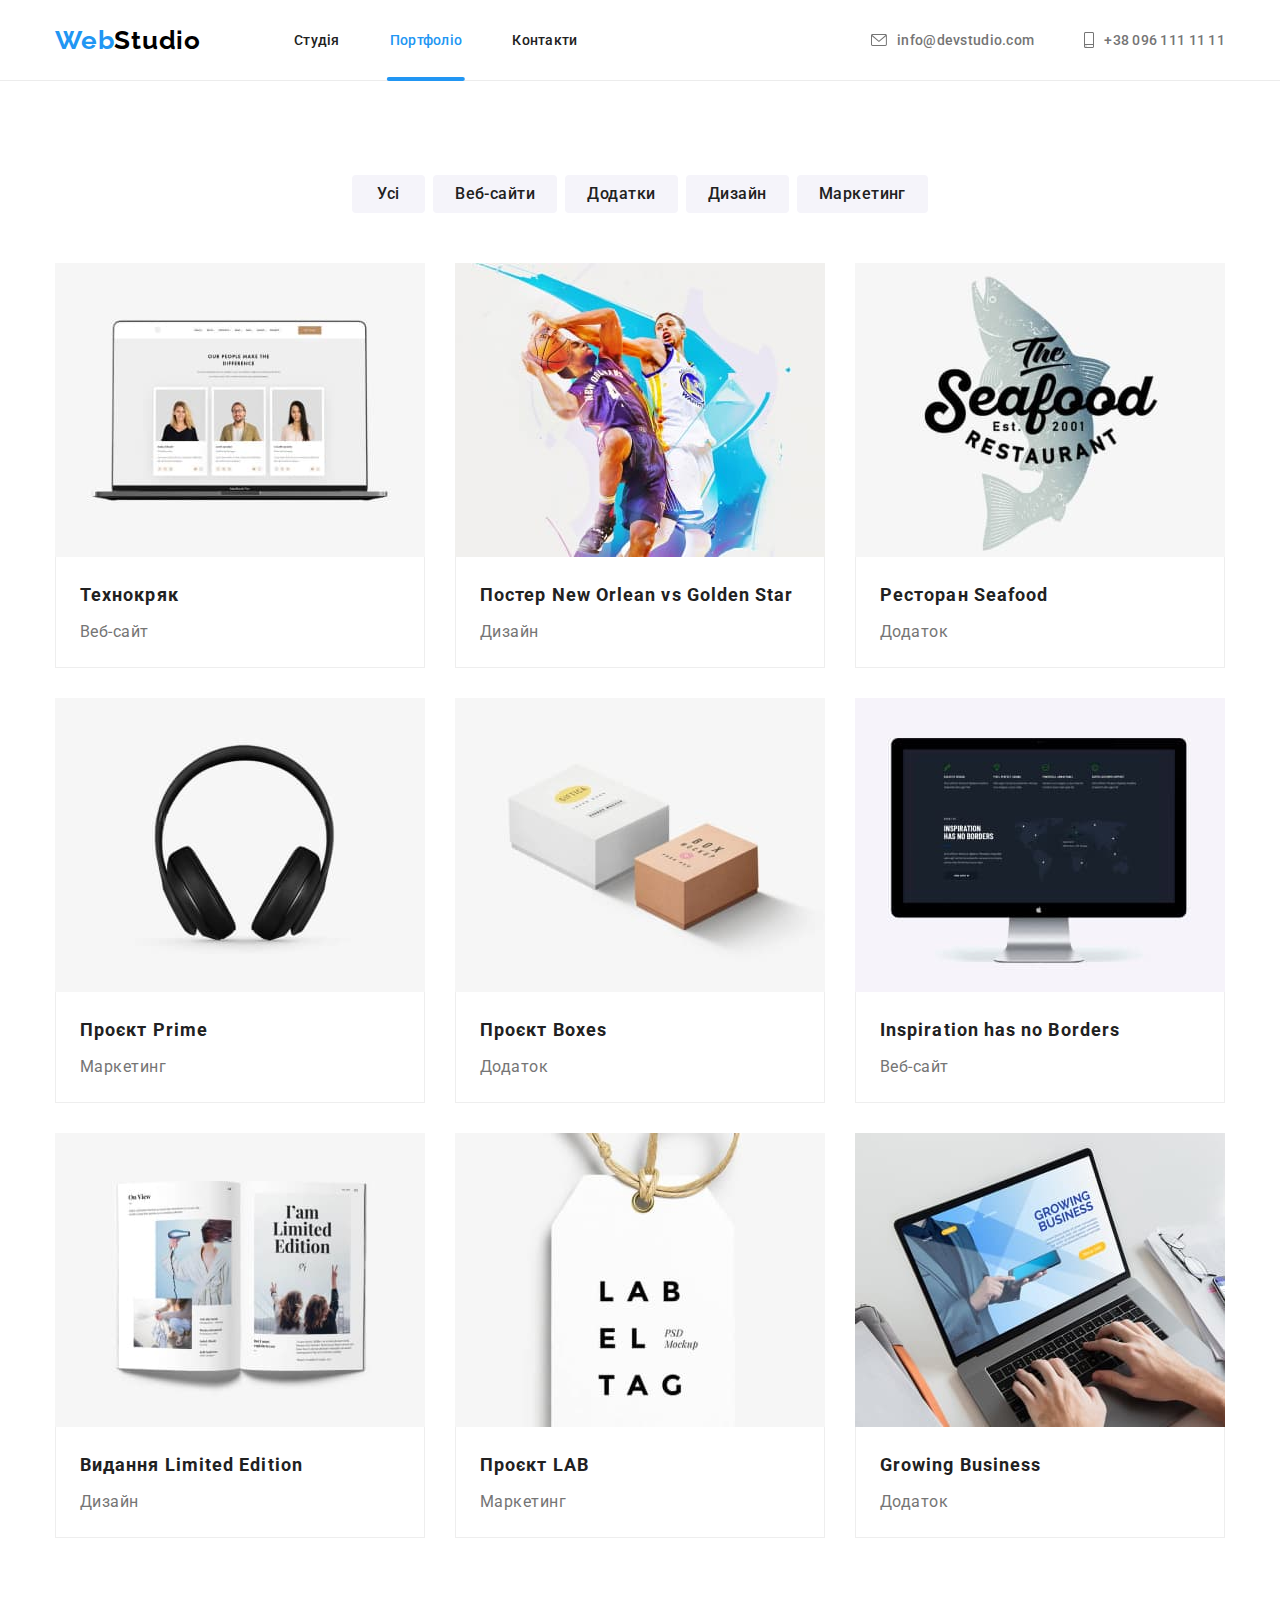
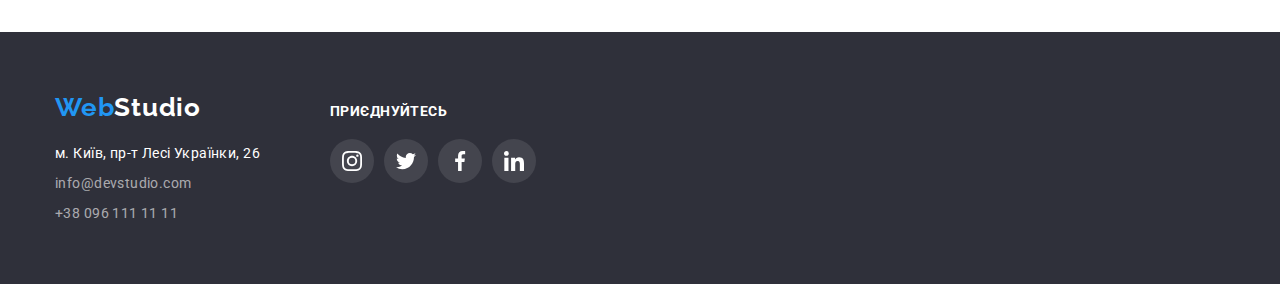
==== portfolio.html @ bfa31be2 "Initial commit" ====
<!DOCTYPE html>
<html lang="uk">
  <head>
    <meta charset="UTF-8" />
    <meta http-equiv="X-UA-Compatible" content="IE=edge" />
    <meta name="viewport" content="width=device-width, initial-scale=1.0" />
    <title lang="en">Web Studio (Version 2.1)</title>
    <!--Fonts-->
    <link rel="preconnect" href="https://fonts.googleapis.com" />
    <link rel="preconnect" href="https://fonts.gstatic.com" crossorigin />
    <link
      href="https://fonts.googleapis.com/css2?family=Raleway:wght@700&family=Roboto:wght@400;500;700;900&display=swap"
      rel="stylesheet"
    />
    <!--Modern normalize-->
    <link
      rel="stylesheet"
      href="https://cdnjs.cloudflare.com/ajax/libs/modern-normalize/1.1.0/modern-normalize.min.css"
    />
    <!--Custom styles-->
    <link rel="stylesheet" href="./css/styles.css" />
  </head>

  <body>
    <header class="header">
      <div class="container header-container">
        <a href="./index.html" lang="en" class="logo logo-header link"
          ><span class="logo-accent">Web</span>Studio</a
        >
        <nav>
          <ul class="nav-list list">
            <li class="nav-item">
              <a href="./index.html" class="nav-link link">Студія</a>
            </li>
            <li class="nav-item">
              <a href="./portfolio.html" class="nav-link link current"
                >Портфоліо</a
              >
            </li>
            <li class="nav-item">
              <a href="" class="nav-link link">Контакти</a>
            </li>
          </ul>
        </nav>
        <ul class="contact-list list">
          <li>
            <a href="mailto:info@devstudio.com" class="contact link" lang="en">
              <svg class="mail-icon" width="16" height="12">
                <use href="./images/icons.svg#icon-envelope"></use>
              </svg>
              info@devstudio.com
            </a>
          </li>
          <li>
            <a href="tel:+380961111111" class="contact link">
              <svg class="phone-icon" width="10" height="16">
                <use href="./images/icons.svg#icon-smartphone"></use>
              </svg>
              +38 096 111 11 11
            </a>
          </li>
        </ul>
      </div>
    </header>
    <main>
      <section class="section">
        <div class="container">
          <h1 class="visually-hidden">Наші проєкти</h1>
          <ul class="filter-list list">
            <li>
              <button type="button" class="filter-btn btn">Усі</button>
            </li>
            <li>
              <button type="button" class="filter-btn btn">Веб-сайти</button>
            </li>
            <li>
              <button type="button" class="filter-btn btn">Додатки</button>
            </li>
            <li>
              <button type="button" class="filter-btn btn">Дизайн</button>
            </li>
            <li>
              <button type="button" class="filter-btn btn">Маркетинг</button>
            </li>
          </ul>
          <ul class="portfolio-list card-set list">
            <li class="portfolio-card card-set-item">
              <a href="" class="link">
                <div class="project-thumb">
                  <img
                    src="./images/portfolio/laptop.jpg"
                    alt="Ноутбук з веб-сайтом"
                    width="370"
                    height="294"
                  />
                  <div class="overlay">
                    <p class="overlay-text">
                      Ресурс пропонує комплексні пропозиції з різним рівнем
                      функціоналу та сервісів. Все це дозволить відвідувачу
                      отримати вичерпні відомості про компанію чи приватну
                      особу.
                    </p>
                  </div>
                </div>
                <div class="project-wrapper">
                  <h2 class="project-title">Технокряк</h2>
                  <p class="project-text">Веб-сайт</p>
                </div>
              </a>
            </li>
            <li class="portfolio-card card-set-item">
              <a href="" class="link">
                <div class="project-thumb">
                  <img
                    src="./images/portfolio/poster.jpg"
                    alt="Постер з баскетболістами"
                    width="370"
                    height="294"
                  />
                  <div class="overlay">
                    <p class="overlay-text">
                      Ресурс пропонує комплексні пропозиції з різним рівнем
                      функціоналу та сервісів. Все це дозволить відвідувачу
                      отримати вичерпні відомості про компанію чи приватну
                      особу.
                    </p>
                  </div>
                </div>
                <div class="project-wrapper">
                  <h2 class="project-title">
                    Постер <span lang="en">New Orlean vs Golden Star</span>
                  </h2>
                  <p class="project-text">Дизайн</p>
                </div>
              </a>
            </li>
            <li class="portfolio-card card-set-item">
              <a href="" class="link">
                <div class="project-thumb">
                  <img
                    src="./images/portfolio/seafood.jpg"
                    alt="Логотип рибного ресторану"
                    width="370"
                    height="294"
                  />
                  <div class="overlay">
                    <p class="overlay-text">
                      Ресурс пропонує комплексні пропозиції з різним рівнем
                      функціоналу та сервісів. Все це дозволить відвідувачу
                      отримати вичерпні відомості про компанію чи приватну
                      особу.
                    </p>
                  </div>
                </div>
                <div class="project-wrapper">
                  <h2 class="project-title">
                    Ресторан <span lang="en">Seafood</span>
                  </h2>
                  <p class="project-text">Додаток</p>
                </div>
              </a>
            </li>
            <li class="portfolio-card card-set-item">
              <a href="" class="link">
                <div class="project-thumb">
                  <img
                    src="./images/portfolio/headphones.jpg"
                    alt="Навушники"
                    width="370"
                    height="294"
                  />
                  <div class="overlay">
                    <p class="overlay-text">
                      Ресурс пропонує комплексні пропозиції з різним рівнем
                      функціоналу та сервісів. Все це дозволить відвідувачу
                      отримати вичерпні відомості про компанію чи приватну
                      особу.
                    </p>
                  </div>
                </div>
                <div class="project-wrapper">
                  <h2 class="project-title">
                    Проєкт <span lang="en">Prime</span>
                  </h2>
                  <p class="project-text">Маркетинг</p>
                </div>
              </a>
            </li>
            <li class="portfolio-card card-set-item">
              <a href="" class="link">
                <div class="project-thumb">
                  <img
                    src="./images/portfolio/boxes.jpg"
                    alt="Дві коробки"
                    width="370"
                    height="294"
                  />
                  <div class="overlay">
                    <p class="overlay-text">
                      Ресурс пропонує комплексні пропозиції з різним рівнем
                      функціоналу та сервісів. Все це дозволить відвідувачу
                      отримати вичерпні відомості про компанію чи приватну
                      особу.
                    </p>
                  </div>
                </div>
                <div class="project-wrapper">
                  <h2 class="project-title">
                    Проєкт <span lang="en">Boxes</span>
                  </h2>
                  <p class="project-text">Додаток</p>
                </div>
              </a>
            </li>
            <li class="portfolio-card card-set-item">
              <a href="" class="link">
                <div class="project-thumb">
                  <img
                    src="./images/portfolio/monitor.jpg"
                    alt="Монітор з веб-сайтом"
                    width="370"
                    height="294"
                  />
                  <div class="overlay">
                    <p class="overlay-text">
                      Ресурс пропонує комплексні пропозиції з різним рівнем
                      функціоналу та сервісів. Все це дозволить відвідувачу
                      отримати вичерпні відомості про компанію чи приватну
                      особу.
                    </p>
                  </div>
                </div>
                <div class="project-wrapper">
                  <h2 lang="en" class="project-title">
                    Inspiration has no Borders
                  </h2>
                  <p class="project-text">Веб-сайт</p>
                </div>
              </a>
            </li>
            <li class="portfolio-card card-set-item">
              <a href="" class="link">
                <div class="project-thumb">
                  <img
                    src="./images/portfolio/magazine.jpg"
                    alt="Журнал"
                    width="370"
                    height="294"
                  />
                  <div class="overlay">
                    <p class="overlay-text">
                      Ресурс пропонує комплексні пропозиції з різним рівнем
                      функціоналу та сервісів. Все це дозволить відвідувачу
                      отримати вичерпні відомості про компанію чи приватну
                      особу.
                    </p>
                  </div>
                </div>
                <div class="project-wrapper">
                  <h2 class="project-title">
                    Видання <span lang="en">Limited Edition</span>
                  </h2>
                  <p class="project-text">Дизайн</p>
                </div>
              </a>
            </li>
            <li class="portfolio-card card-set-item">
              <a href="" class="link">
                <div class="project-thumb">
                  <img
                    src="./images/portfolio/lab-tag.jpg"
                    alt="Цінник з надписом TAG"
                    width="370"
                    height="294"
                  />
                  <div class="overlay">
                    <p class="overlay-text">
                      Ресурс пропонує комплексні пропозиції з різним рівнем
                      функціоналу та сервісів. Все це дозволить відвідувачу
                      отримати вичерпні відомості про компанію чи приватну
                      особу.
                    </p>
                  </div>
                </div>
                <div class="project-wrapper">
                  <h2 class="project-title">
                    Проєкт <span lang="en">LAB</span>
                  </h2>
                  <p class="project-text">Маркетинг</p>
                </div>
              </a>
            </li>
            <li class="portfolio-card card-set-item">
              <a href="" class="link">
                <div class="project-thumb">
                  <img
                    src="./images/portfolio/laptop-hands.jpg"
                    alt="Ноутбук з руками людини"
                    width="370"
                    height="294"
                  />
                  <div class="overlay">
                    <p class="overlay-text">
                      Ресурс пропонує комплексні пропозиції з різним рівнем
                      функціоналу та сервісів. Все це дозволить відвідувачу
                      отримати вичерпні відомості про компанію чи приватну
                      особу.
                    </p>
                  </div>
                </div>
                <div class="project-wrapper">
                  <h2 lang="en" class="project-title">Growing Business</h2>
                  <p class="project-text">Додаток</p>
                </div>
              </a>
            </li>
          </ul>
        </div>
      </section>
    </main>
    <footer class="footer">
      <div class="footer-container container">
        <div class="contacts">
          <a href="./index.html" lang="en" class="logo logo-footer link"
            ><span class="logo-accent">Web</span>Studio</a
          >
          <address>
            <ul class="list">
              <li class="contact-item">
                <a
                  href="https://goo.gl/maps/BQu9GLipV9uaVXhj8"
                  target="_blank"
                  rel="noopener noreferrer nofollow"
                  class="contact-link link"
                  >м. Київ, пр-т Лесі Українки, 26</a
                >
              </li>
              <li class="contact-item">
                <a
                  href="mailto:info@devstudio.com"
                  class="contact-link mail link"
                  lang="en"
                  >info@devstudio.com</a
                >
              </li>
              <li class="contact-item">
                <a href="tel:+380961111111" class="contact-link phone link"
                  >+38 096 111 11 11</a
                >
              </li>
            </ul>
          </address>
        </div>
        <div>
          <strong class="footer-title">приєднуйтесь</strong>
          <ul class="socials list">
            <li class="socials-item">
              <a
                class="footer-socials-link link"
                href="https://www.instagram.com"
                target="_blank"
                rel="noopener noreferrer nofollow"
                aria-label="Instagram"
              >
                <svg class="footer-socials-icon" width="20" height="20">
                  <use href="./images/icons.svg#icon-instagram"></use>
                </svg>
              </a>
            </li>
            <li class="socials-item">
              <a
                class="footer-socials-link link"
                href="https://twitter.com"
                target="_blank"
                rel="noopener noreferrer nofollow"
                aria-label="Twitter"
              >
                <svg class="footer-socials-icon" width="20" height="20">
                  <use href="./images/icons.svg#icon-twitter"></use>
                </svg>
              </a>
            </li>
            <li class="socials-item">
              <a
                class="footer-socials-link link"
                href="https://www.facebook.com"
                target="_blank"
                rel="noopener noreferrer nofollow"
                aria-label="Facebook"
              >
                <svg class="footer-socials-icon" width="20" height="20">
                  <use href="./images/icons.svg#icon-facebook"></use>
                </svg>
              </a>
            </li>
            <li class="socials-item">
              <a
                class="footer-socials-link link"
                href="https://www.linkedin.com"
                target="_blank"
                rel="noopener noreferrer nofollow"
                aria-label="Linkedin"
              >
                <svg class="footer-socials-icon" width="20" height="20">
                  <use href="./images/icons.svg#icon-linkedin"></use>
                </svg>
              </a>
            </li>
          </ul>
        </div>
      </div>
    </footer>
  </body>
</html>
---- css/styles.css ----
:root {
    --main-background-color: #fff;
    --dark-background-color: #2F303A;
    --secondary-background-color: #F5F4FA;
    --hero-backrgound-color: #C4C4C4;
    --hero-gradient: rgba(47, 48, 58, 0.4);
    --modal-backdrop-bg-clr: rgba(0, 0, 0, 0.2);
    --main-text-color: #757575;
    --main-title-color: #212121;
    --accent-color: #2196F3;
    --logo-color: #000;
    --main-white-color: #fff;
    --sencondary-white-color: rgba(255, 255, 255, 0.6);
    --btn-active-color: #188CE8;
    --portfolio-card-border-color: #EEEEEE;
    --feature-icon-bg: #F5F4FA;
    --icon-main-color: #AFB1B8;
    --icon-white-color: #fff;
    --icon-footer-bg-color: rgba(255, 255, 255, 0.1);
    --icon-black-color: #000;
    --border-color: #AFB1B8;
    --overlay-accent-background-color: rgba(33, 150, 243, 0.9);
    --overlay-dark-background-color: rgba(47, 48, 58, 0.8);
    --indent: 30px;
    --items: 4;
    --anmtn-duration-cubic: 250ms cubic-bezier(0.4, 0, 0.2, 1);
}

.container {
    width: 1200px;
    padding-left: 15px;
    padding-right: 15px;
    margin-left: auto;
    margin-right: auto;

    /*outline: 2px solid red;*/
}
body {
    font-family: 'Roboto', 'Verdana', sans-serif;
    font-size: 14px;
    background-color: var(--main-background-color);
    color: var(--main-text-color);
}

.visually-hidden {
    position: absolute;
    width: 1px;
    height: 1px;
    margin: -1px;
    border: 0;
    padding: 0;
    white-space: nowrap;
    clip-path: inset(100%);
    clip: rect(0 0 0 0);
    overflow: hidden;
}

/* Card set */

.card-set {
    display: flex;
    flex-wrap: wrap;
    gap: var(--indent);
}

.card-set-item {
    flex-basis: calc((100% - var(--indent) * (var(--items) - 1)) / (var(--items)));
}

/* Reset*/

h1, h2, h3, h4, h5, h6, p {
    margin: 0;
}

img {
    display: block;
    max-width: 100%;
    height: auto;
}

.link {
    text-decoration: none;
}

.list {
    padding: 0;
    margin: 0;
    list-style: none;
}

.btn {
    font-family: inherit;
    cursor: pointer;
    border: 0;
}

/* Header*/

.header {
    background-color: var(--main-background-color);
    border-bottom: 1px solid #ECECEC;
}

.header-container {
    display: flex;
    align-items: center;
}

.logo {
    font-family: 'Raleway', sans-serif;
    font-weight: 700;
    font-size: 26px;
    line-height: calc(31 / 26);
    letter-spacing: 0.03em;
    color: var(--logo-color);
}

.logo-header {
    margin-right: 93px;
}

.logo-accent {
    color: var(--accent-color)
}

.nav-list {
    display: flex;
    gap: 50px;
}

.nav-item {
    position: relative;
}

.nav-link {
    display: block;
    padding-top: 32px;
    padding-bottom: 32px;
    font-weight: 500;
    line-height: calc(16 / 14);
    letter-spacing: 0.02em;
    color: var(--main-title-color);
    transition: color var(--anmtn-duration-cubic);
}

.nav-link:hover,
.nav-link:focus {
    color: var(--accent-color)
}

.nav-link.current {
    color: var(--accent-color)
}

.nav-link.current::after {
    position: absolute;
    left: 50%;
    bottom: -1px;
    transform: translateX(-50%);

    content: '';
    display: block;

    width: 108%;
    height: 4px;
    
    background-color: var(--accent-color);
    border-radius: 2px;
}

.contact-list {
    display: flex;
    gap: 50px;
    margin-left: auto;
}

.contact {
    display: flex;
    align-items: center;
    padding-top: 32px;
    padding-bottom: 32px;
    font-weight: 500;
    line-height: calc(16 / 14);
    letter-spacing: 0.02em;
    color: var(--main-text-color);
    transition: color var(--anmtn-duration-cubic);
}

.contact:hover,
.contact:focus {
    color: var(--accent-color);
}

.mail-icon, .phone-icon {
    margin-right: 10px;
    fill: currentColor;
}

/* Hero*/

.hero-section {
    max-width: 1600px;
    margin: 0 auto;
    padding-top: 200px;
    padding-bottom: 200px;
    background-color: var(--hero-backrgound-color);
    background-image: linear-gradient(var(--hero-gradient), var(--hero-gradient)), url(../images/hero.jpg);
    background-repeat: no-repeat;
    background-position: center;
    text-align: center;
}

.hero-title {
    width: 696px;
    margin-right: auto;
    margin-left: auto;
    margin-bottom: 30px;

    font-weight: 900;
    font-size: 44px;
    line-height: calc(60 / 44);
    text-align: center;
    letter-spacing: 0.06em;
    text-transform: uppercase;
    color: var(--main-white-color);
}

.hero-btn {
    padding: 10px 32px;
    min-width: 216px;

    font-weight: 700;
    font-size: 16px;
    line-height: calc(30 / 16);
    text-align: center;
    letter-spacing: 0.06em;
    color: var(--main-white-color);
    background-color: var(--accent-color);
    box-shadow: 0px 4px 4px rgba(0, 0, 0, 0.15);
    border-radius: 4px;
    transition: background-color var(--anmtn-duration-cubic);
}

.hero-btn:active,
.hero-btn:hover,
.hero-btn:focus {
    background-color: var(--btn-active-color)
}
/* Features */

.section {
    padding-top: 94px;
    padding-bottom: 94px;
}

.features-card{
    display: flex;
    justify-content: center;
    align-items: center;
    width: 270px;
    height: 120px;
    background-color: var(--feature-icon-bg);
    border-radius: 4px;
    margin-bottom: 30px;
}

.features-item {
    margin-bottom: 10px;
    font-weight: 700;
    font-size: 14px;
    line-height: calc(16 / 14);
    letter-spacing: 0.03em;
    text-transform: uppercase;
    color: var(--main-title-color);
}

.features-text {
    line-height: calc(24 / 14);
    letter-spacing: 0.03em;
}

/* Work examples */

.work-section {
    padding-top: 0;
}

.section-title {
    margin-bottom: 50px;

    font-weight: 700;
    font-size: 36px;
    line-height: calc(42 / 36);
    text-align: center;
    letter-spacing: 0.03em;
    color: var(--main-title-color);
}

.work-list {
    --items: 3;
}

.work-item {
    position: relative;
}

.work-overlay {
    position: absolute;
    left: 0;
    bottom: 0;

    display: flex;
    justify-content: center;
    align-items: center;

    width: 100%;
    height: 70px;

    background-color: var(--overlay-dark-background-color);
}

.work-text {
    font-weight: 700;
    line-height: calc(16/14);
    letter-spacing: 0.03em;
    text-transform: uppercase;
    color: var(--main-white-color);
}

/* Team */

.team {
    background-color: var(--secondary-background-color);
}

.team-card {
    background-color: var(--main-background-color);
    box-shadow: 0px 1px 3px rgba(0, 0, 0, 0.12), 0px 1px 1px rgba(0, 0, 0, 0.14), 0px 2px 1px rgba(0, 0, 0, 0.2);
    border-radius: 0px 0px 4px 4px;
}
.team-wrapper {
    padding: 30px 10px;
}

.team-name {
    margin-bottom: 10px;

    font-weight: 500;
    font-size: 16px;
    line-height: calc(19 / 16);
    text-align: center;
    letter-spacing: 0.03em;
    color: var(--main-title-color);
}

.team-postion {
    margin-bottom: 16px;
    font-size: 16px;
    line-height: calc(19 / 16);
    text-align: center;
    letter-spacing: 0.03em;
}

.socials {
    display: flex;
    justify-content: center;
    align-items: center;
    gap: 10px;
}

.socials-link {
    display: flex;
    justify-content: center;
    align-items: center;
    width: 44px;
    height: 44px;
    border-radius: 50%;
    background-color: var(--main-background-color);
    color: var(--icon-main-color);
    transition: color var(--anmtn-duration-cubic), background-color var(--anmtn-duration-cubic);
}

.socials-link:hover,
.socials-link:focus {
    background-color: var(--accent-color);
    color: var(--icon-white-color);
}

.socials-icon {
    fill: currentColor;
}

/*Clients*/

.client-list {
    display: flex;
    justify-content: center;
    align-items: center;
    gap: 30px;
}

.client-link {
    display: flex;
    justify-content: center;
    align-items: center;
    width: 170px;
    height: 92px;
    color: var(--icon-main-color);
    background-color: var(--main-background-color);
    border-radius: 4px;
    border: 1px solid var(--border-color);
        transition: color var(--anmtn-duration-cubic), border var(--anmtn-duration-cubic);
}

.client-link:hover,
.client-link:focus {
    color: var(--accent-color);
    border: 1px solid var(--accent-color);
}

.client-icon {
    fill: currentColor
}
/* Footer*/

.footer {
    padding-top: 60px;
    padding-bottom: 60px;
    background-color: var(--dark-background-color);
}

.footer-container {
    display: flex;
    align-items: baseline;
}

.contacts {
    margin-right: 70px;
}

.logo-footer {
    display: inline-block;
    margin-bottom: 20px;

    color: var(--main-white-color)
}

.contact-item:not(:last-child) {
    margin-bottom: 9px;
}

.contact-link {
    font-style: normal;
    line-height: calc(21 / 14);
    letter-spacing: 0.03em;
    color: var(--main-white-color);
    transition: color var(--anmtn-duration-cubic);
}
.contact-link.mail ,
.contact-link.phone {
    color: var(--sencondary-white-color);
}

.contact-link:hover,
.contact-link:focus {
    color: var(--accent-color)
}

.footer-title {
    display: inline-block;
    margin-bottom: 20px;
    font-weight: 700;
    font-size: 14px;
    line-height: calc(16/14);
    letter-spacing: 0.03em;
    text-transform: uppercase;
    color: var(--main-white-color);
}

.footer-socials-link {
    display: flex;
    justify-content: center;
    align-items: center;
    width: 44px;
    height: 44px;
    border-radius: 50%;
    background-color: var(--icon-footer-bg-color);
    color: var(--icon-white-color);
    transition: background-color var(--anmtn-duration-cubic);
}

.footer-socials-link:hover,
.footer-socials-link:focus {
    background-color: var(--accent-color);
}

.footer-socials-icon {
    fill: currentColor;
}
/* ----------------Portfolio CSS------------------- */

/* Filer */

.filter-list {
    display:flex;
    justify-content: center;
    gap: 8px;
    margin-bottom: 50px;
}

.filter-btn {
    padding: 6px 22px;
    min-width: 73px;

    background-color: var(--secondary-background-color);
    font-weight: 500;
    font-size: 16px;
    line-height: calc(26 / 16);
    text-align: center;
    letter-spacing: 0.03em;
    color: var(--main-title-color);
    border-radius: 4px;
    transition: color var(--anmtn-duration-cubic), background-color var(--anmtn-duration-cubic), box-shadow var(--anmtn-duration-cubic);
}

.filter-btn.current {
    color: var(--main-white-color);
    background-color: var(--accent-color);
}

.filter-btn:hover,
.filter-btn:focus {
    color: var(--main-white-color);
    background-color: var(--accent-color);
    box-shadow: 0px 3px 1px rgba(0, 0, 0, 0.1), 0px 1px 2px rgba(0, 0, 0, 0.08), 0px 2px 2px rgba(0, 0, 0, 0.12);
}

/* Portfolio */
.portfolio-list {
    --items: 3;
}

.portfolio-card {
    background-color: var(--main-background-color);
    transition: box-shadow var(--anmtn-duration-cubic);
}

.portfolio-card:hover {
    box-shadow: 0px 1px 1px rgba(0, 0, 0, 0.12), 0px 4px 4px rgba(0, 0, 0, 0.06), 1px 4px 6px rgba(0, 0, 0, 0.16);
}

.project-thumb {
    position: relative;
    overflow: hidden;
}

.overlay{
    position: absolute;
    top: 0;
    left: 0;

    width: 100%;
    height: 100%;
    padding-left: 24px;
    padding-right: 24px;

    display: flex;
    justify-content: center;
    align-items: center;

    background-color: var(--overlay-accent-background-color);

    transform: translateY(100%);
    transition: transform var(--anmtn-duration-cubic);
}

.portfolio-card:hover .overlay {
    transform: translateY(0);
}

.overlay-text{
    font-size: 18px;
    line-height: calc(28/18);
    letter-spacing: 0.03em;
    color: var(--main-white-color);
}

.project-wrapper {
    padding: 20px 24px;

    border: 1px solid var(--portfolio-card-border-color);
    border-top: none;
}

.project-title {
    margin-bottom: 4px;
    font-weight: 700;
    font-size: 18px;
    line-height: calc(36 / 18);
    letter-spacing: 0.06em;
    color: var(--main-title-color);
}

.project-text{
    font-size: 16px;
    line-height: calc(30 / 16);
    letter-spacing: 0.03em;
    color: var(--main-text-color);
}

/* ----------------Modal CSS------------------- */

.backdrop {
    position: fixed;
    top: 0;
    left: 0;

    width: 100%;
    height: 100%;

    background-color: var(--modal-backdrop-bg-clr);

    transition: opacity var(--anmtn-duration-cubic), visibility var(--anmtn-duration-cubic);
}

.backdrop.is-hidden {
    visibility: hidden;
    opacity: 0;
    pointer-events: none;
}

.modal {
    position: absolute;
    top: 50%;
    left: 50%;
    transform: translateX(-50%) translateY(-50%);

    width: 528px;
    height: 581px;

    background-color: var(--main-background-color);
    box-shadow: 0px 1px 3px rgba(0, 0, 0, 0.12), 0px 1px 1px rgba(0, 0, 0, 0.14), 0px 2px 1px rgba(0, 0, 0, 0.2);
    border-radius: 4px;

    transition: transform var(--anmtn-duration-cubic), opacity var(--anmtn-duration-cubic);
}

.backdrop.is-hidden .modal {
    transform: translateX(-50%) translateY(-50%) scale(1.2);
    opacity: 0;
}

.close-btn {
    position: absolute;
    top: 8px;
    right: 8px;

    display: flex;
    justify-content: center;
    align-items: center;

    width: 30px;
    height: 30px;
    padding: 5px;

    color: var(--icon-black-color);
    background-color: var(--icon-white-color);
    border-radius: 50%;
    border: 1px solid rgba(0, 0, 0, 0.1);
}

.close-icon {
    fill: currentColor;
}
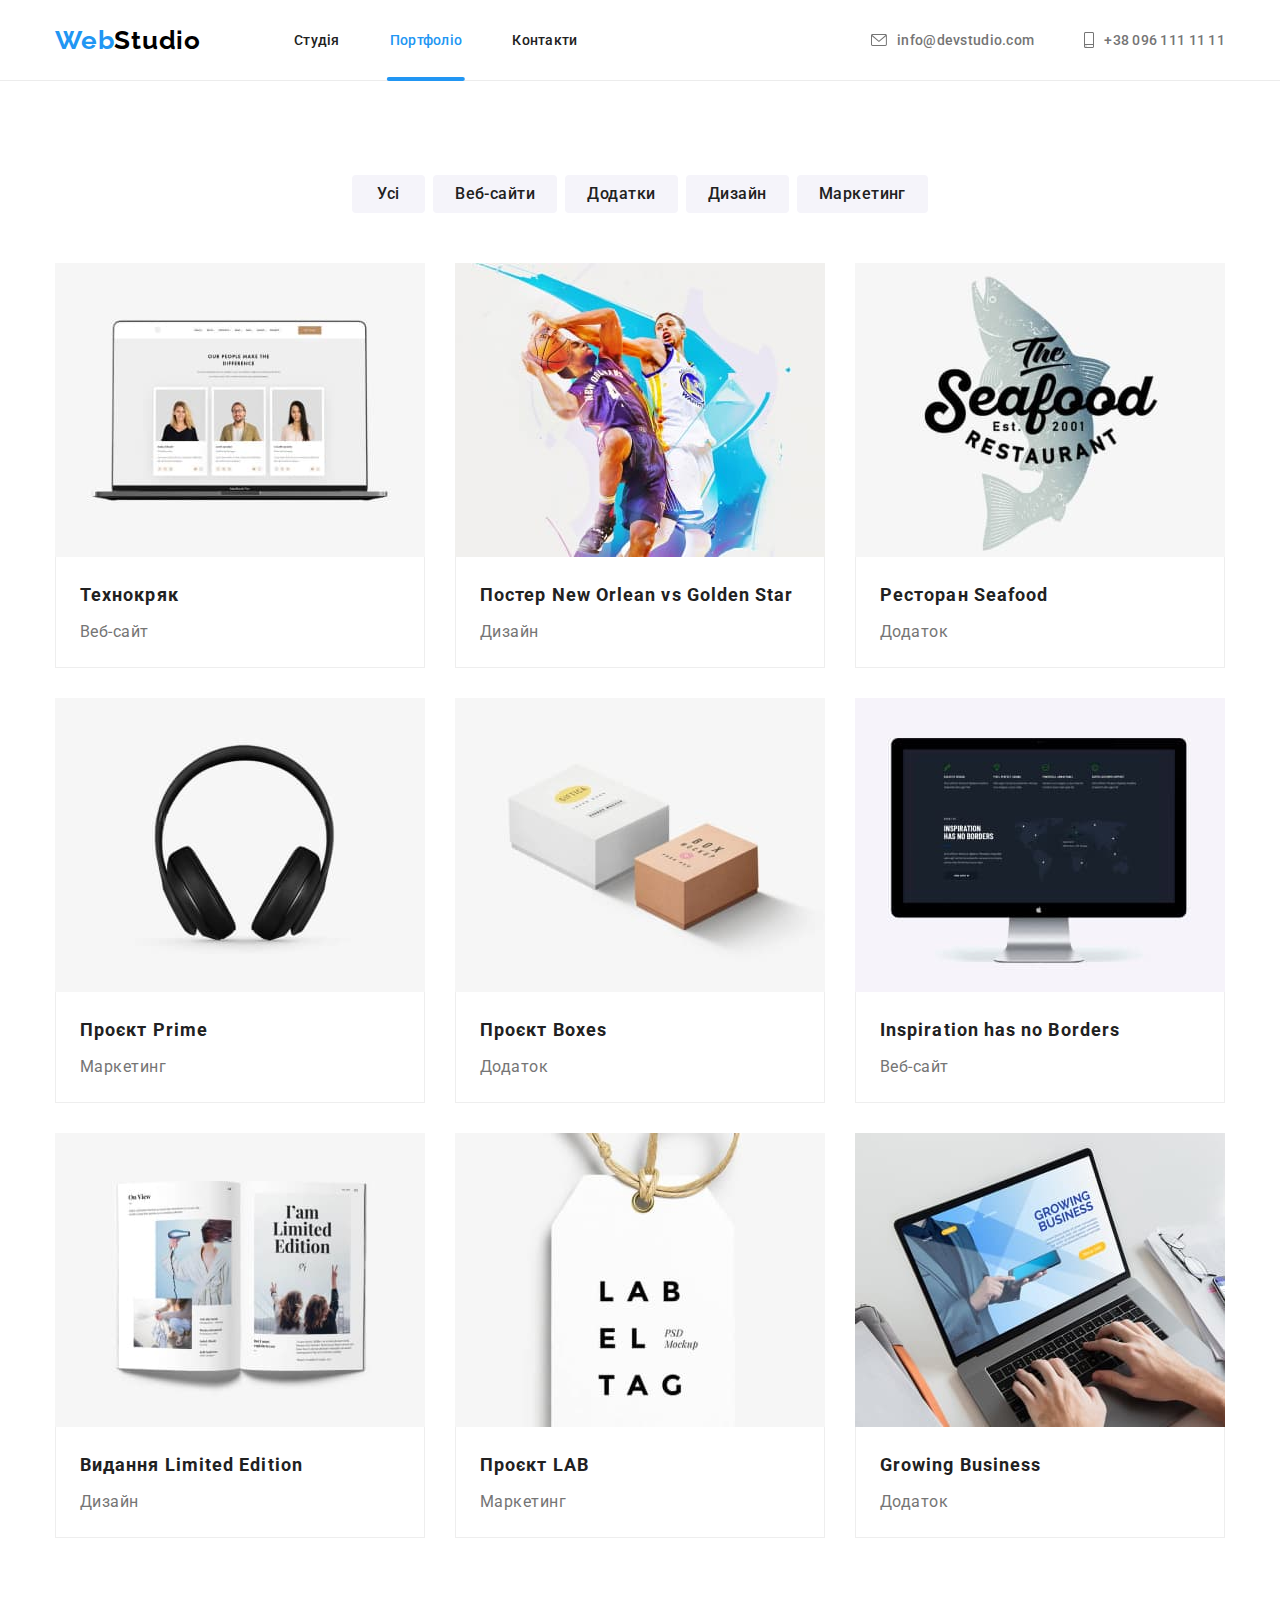
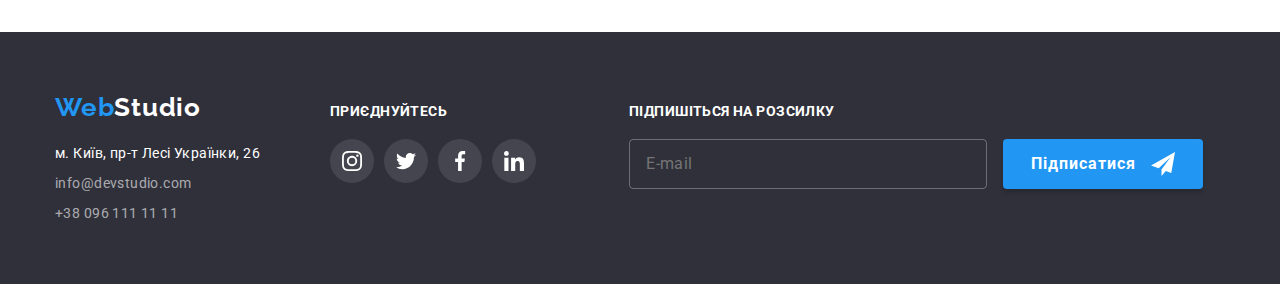
==== commit a9f758ff: "subscription in portfolio" ====
--- a/portfolio.html
+++ b/portfolio.html
@@ -340,18 +340,18 @@
                   href="mailto:info@devstudio.com"
                   class="contact-link mail link"
                   lang="en"
-                  >info@devstudio.com</a
-                >
+                  >info@devstudio.com
+                </a>
               </li>
               <li class="contact-item">
                 <a href="tel:+380961111111" class="contact-link phone link"
-                  >+38 096 111 11 11</a
-                >
+                  >+38 096 111 11 11
+                </a>
               </li>
             </ul>
           </address>
         </div>
-        <div>
+        <div class="social">
           <strong class="footer-title">приєднуйтесь</strong>
           <ul class="socials list">
             <li class="socials-item">
@@ -408,6 +408,23 @@
             </li>
           </ul>
         </div>
+        <form class="subscription-form">
+          <label class="subscription">
+            <strong class="footer-title">Підпишіться на розсилку</strong>
+            <input
+              class="subscription-field"
+              type="email"
+              placeholder="E-mail"
+              name="user-email"
+            />
+          </label>
+          <button class="subscribe-btn btn" type="submit">
+            Підписатися
+            <svg class="icon-send" width="24" height="24">
+              <use href="./images/icons.svg#icon-send"></use>
+            </svg>
+          </button>
+        </form>
       </div>
     </footer>
   </body>
--- a/css/styles.css
+++ b/css/styles.css
@@ -390,7 +390,6 @@
 .socials-icon {
     fill: currentColor;
 }
-
 /*Clients*/
 
 .client-list {
@@ -468,7 +467,7 @@
 }
 
 .footer-title {
-    display: inline-block;
+    display: block;
     margin-bottom: 20px;
     font-weight: 700;
     font-size: 14px;
@@ -478,6 +477,9 @@
     color: var(--main-white-color);
 }
 
+.social {
+    margin-right: 93px;
+}
 .footer-socials-link {
     display: flex;
     justify-content: center;
@@ -497,6 +499,50 @@
 
 .footer-socials-icon {
     fill: currentColor;
+}
+
+.subscription {
+    width: 100%;
+    margin-right: 13px;
+}
+
+.subscription-field {
+    width: 358px;
+    height: 50px;
+    padding: 15px 16px;
+    color: var(--main-white-color);
+    background-color: transparent;
+    border: 1px solid rgba(255, 255, 255, 0.3);
+    border-radius: 4px;
+
+}
+
+.subscription-field::placeholder {
+    font-size: 16px;
+    line-height: calc(20/16);
+    letter-spacing: 0.03em;
+}
+
+.subscribe-btn {
+    position: relative;
+    min-width: 200px;
+    padding: 10px 28px;
+    background-color: var(--accent-color);
+    box-shadow: 0px 4px 4px rgba(0, 0, 0, 0.15);
+    border-radius: 4px;
+    font-weight: 700;
+    font-size: 16px;
+    text-align: left;
+    line-height: calc(30/16);
+    letter-spacing: 0.06em;
+    color: var(--main-white-color);
+}
+
+.icon-send {
+    position: absolute;
+    top: 50%;
+    right: 28px;
+    transform: translateY(-50%);
 }
 /* ----------------Portfolio CSS------------------- */
 
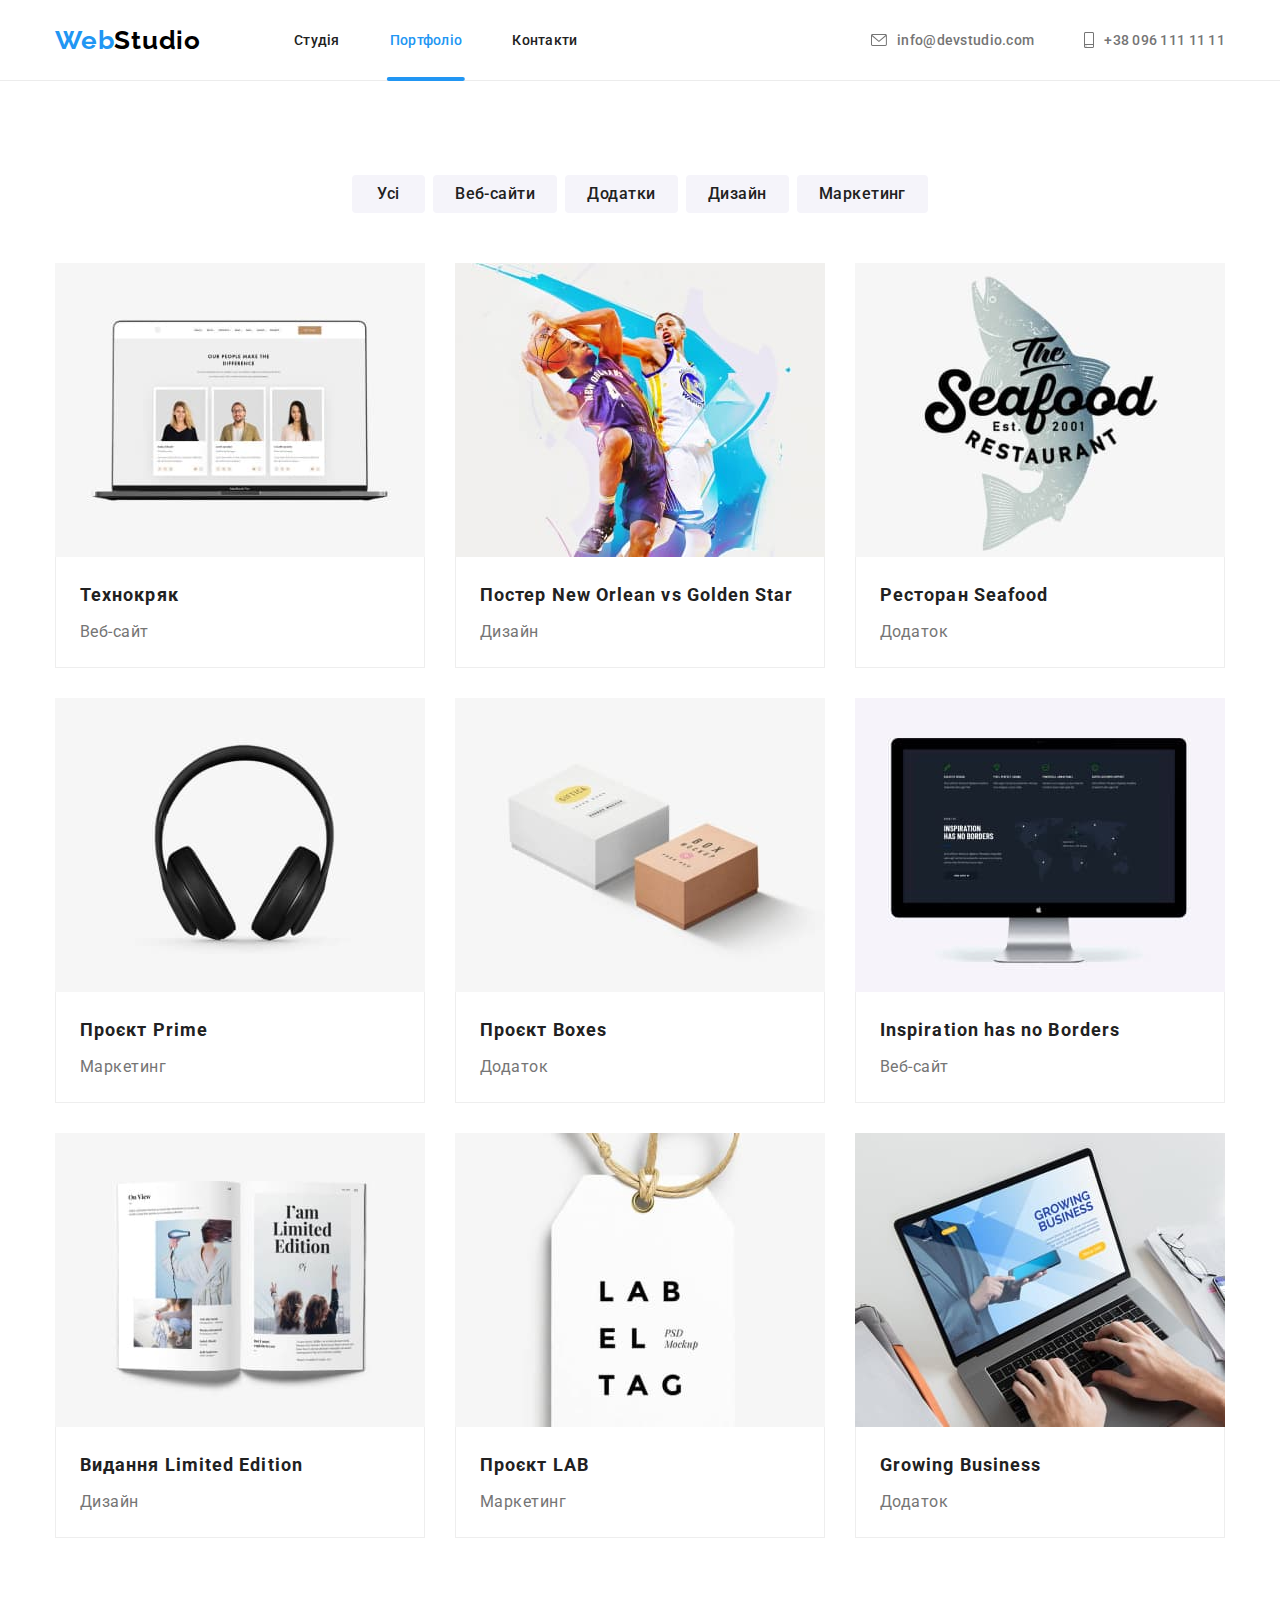
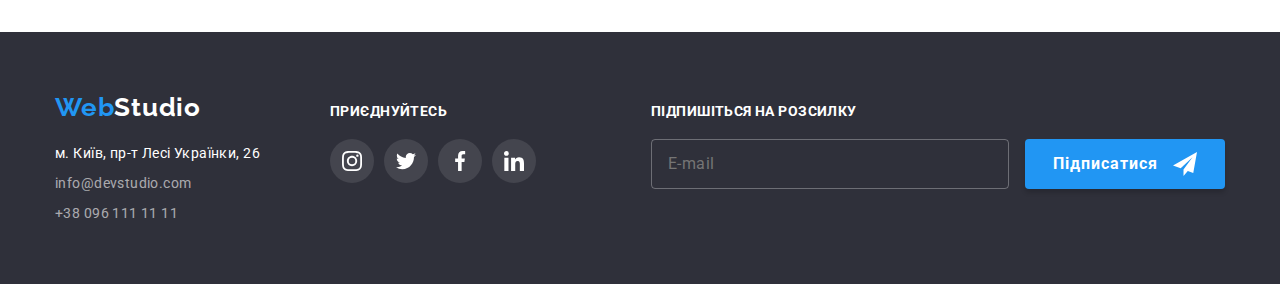
==== commit 68ed1c4b: "checkbox" ====
--- a/portfolio.html
+++ b/portfolio.html
@@ -416,6 +416,7 @@
               type="email"
               placeholder="E-mail"
               name="user-email"
+              required
             />
           </label>
           <button class="subscribe-btn btn" type="submit">
--- a/css/styles.css
+++ b/css/styles.css
@@ -18,6 +18,7 @@
     --icon-white-color: #fff;
     --icon-footer-bg-color: rgba(255, 255, 255, 0.1);
     --icon-black-color: #000;
+    --icon-modal-color: #212121;
     --border-color: #AFB1B8;
     --overlay-accent-background-color: rgba(33, 150, 243, 0.9);
     --overlay-dark-background-color: rgba(47, 48, 58, 0.8);
@@ -478,7 +479,7 @@
 }
 
 .social {
-    margin-right: 93px;
+    margin-right: auto;
 }
 .footer-socials-link {
     display: flex;
@@ -523,7 +524,7 @@
     letter-spacing: 0.03em;
 }
 
-.subscribe-btn {
+.subscribe-btn, .order-btn {
     position: relative;
     min-width: 200px;
     padding: 10px 28px;
@@ -684,6 +685,7 @@
 
     width: 528px;
     height: 581px;
+    padding: 40px;
 
     background-color: var(--main-background-color);
     box-shadow: 0px 1px 3px rgba(0, 0, 0, 0.12), 0px 1px 1px rgba(0, 0, 0, 0.14), 0px 2px 1px rgba(0, 0, 0, 0.2);
@@ -718,4 +720,141 @@
 
 .close-icon {
     fill: currentColor;
+}
+
+.close-btn:hover {
+    color: var(--accent-color);
+}
+
+.order-form {
+    width: 100%
+}
+
+.order-form-title {
+    display: block;
+    margin-bottom: 12px;
+    font-weight: 700;
+    font-size: 20px;
+    line-height: calc(23/20);
+    text-align: center;
+    letter-spacing: 0.03em;
+    color: var(--main-title-color);
+}
+
+.order-form-label {
+    display: block;
+    margin-bottom: 4px;
+    font-size: 12px;
+    line-height: calc(14/12);
+    letter-spacing: 0.01em;
+}
+
+.input-wrapper {
+    position: relative;
+    width: 100%;
+}
+
+.order-form-input {
+    display: block;
+    width: 100%;
+    height: 40px;
+    padding: 11px 12px 11px 42px;
+    margin-bottom: 10px;
+    border: 1px solid rgba(33, 33, 33, 0.2);
+    border-radius: 4px;
+    transition: border-color var(--anmtn-duration-cubic);
+}
+
+.order-form-input:focus {
+    outline: unset;
+    border-color: var(--accent-color);
+}
+
+.input-icon {
+    position: absolute;
+    top: 50%;
+    left: 12px;
+    transform: translateY(-50%);
+    fill: var(--icon-modal-color);;
+    transition: fill var(--anmtn-duration-cubic);
+}
+
+.order-form-input:focus + .input-icon  {
+    fill: var(--accent-color);
+}
+
+.order-form-text {
+    width: 100%;
+    height: 120px;
+    padding: 12px 16px;
+    margin-bottom: 20px;
+    resize: none;
+    border: 1px solid rgba(33, 33, 33, 0.2);
+    border-radius: 4px;
+    transition: border-color var(--anmtn-duration-cubic);
+}
+
+.order-form-text:focus {
+    outline: unset;
+    border-color: var(--accent-color);
+}
+
+.order-form-text::placeholder {
+    font-size: 12px;
+    line-height: calc(14/12);
+    letter-spacing: 0.01em;
+    color: rgba(117, 117, 117, 0.5);
+}
+
+.checkbox-label {
+    display: flex;
+    justify-content: center;
+    align-items: center;
+    gap: 7px;
+    margin-bottom: 30px;
+    line-height: calc(24/14);
+    letter-spacing: 0.03em;
+}
+
+.uncheck {
+    opacity: 1;
+    transition: opacity var(--anmtn-duration-cubic);
+}
+
+.check {
+    opacity: 0;
+    transition: opacity var(--anmtn-duration-cubic);
+}
+
+.checkbox-input:checked + .checkbox-icon .uncheck {
+    opacity: 0;
+}
+
+.checkbox-input:checked+.checkbox-icon .check {
+    opacity: 1;
+}
+
+.checkbox-input:focus + .checkbox-icon {
+    outline: auto;
+    outline-offset: 2px;
+    outline-color: #2360C5;
+}
+
+.terms-link {
+    text-underline-offset: 2px;
+    color: var(--accent-color);
+}
+
+.order-btn {
+    display: block;
+    margin-left: auto;
+    margin-right: auto;
+    text-align: center;
+    transition: background-color var(--anmtn-duration-cubic);
+}
+
+.order-btn:active,
+.order-btn:hover,
+.order-btn:focus {
+    background-color: var(--btn-active-color);
 }